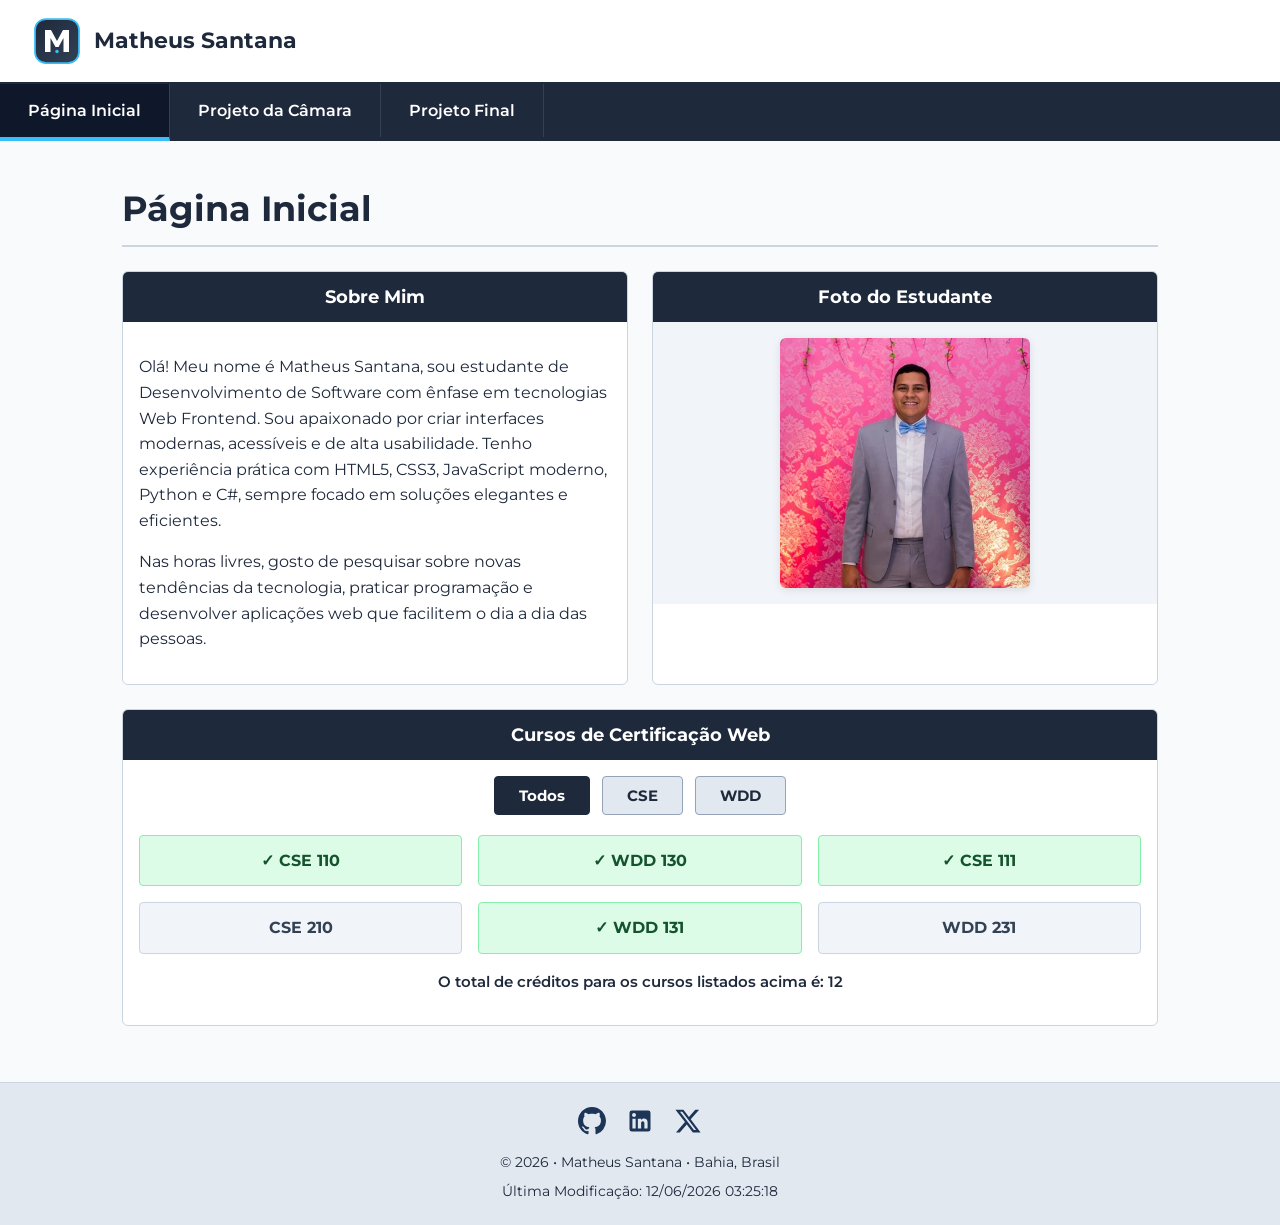
==== index.html @ 65a3db72 "feat: criar pagina inicial do curso WDD 231 com layout responsivo e dados dinamicos" ====
<!DOCTYPE html>
<html lang="pt-BR">

<head>
  <meta charset="UTF-8">
  <meta name="viewport" content="width=device-width, initial-scale=1.0">
  <title>Página Inicial - Matheus Santana | WDD 231</title>
  <meta name="description"
    content="Página inicial do curso WDD 231 de Matheus Santana. Demonstração de habilidades em desenvolvimento web frontend, HTML, CSS responsivo e JavaScript moderno.">
  <meta name="author" content="Matheus Santana">
  <link rel="icon" type="image/svg+xml" href="imagens/logo.svg">
  <link rel="preconnect" href="https://fonts.googleapis.com">
  <link rel="preconnect" href="https://fonts.gstatic.com" crossorigin>
  <link href="https://fonts.googleapis.com/css2?family=Montserrat:wght@400;600;700&display=swap" rel="stylesheet">
  <link rel="stylesheet" href="estilos/normalize.css">
  <link rel="stylesheet" href="estilos/telas-pequenas.css">
  <link rel="stylesheet" href="estilos/maior.css">
  <script src="scripts/navegacao.js" defer></script>
  <script src="scripts/data.js" defer></script>
  <script src="scripts/curso.js" defer></script>
</head>

<body>
  <header class="cabecalho-site">
    <div class="marca-site">
      <img src="imagens/logo.svg" alt="Logotipo do site pessoal de Matheus Santana" width="44" height="44">
      <span>Matheus Santana</span>
    </div>
    <button id="botao-menu" class="menu-hamburguer" aria-label="Abrir Menu">&#9776;</button>
  </header>

  <nav id="navegacao-principal" class="navegacao-site">
    <ul>
      <li><a href="index.html" class="ativo">Página Inicial</a></li>
      <li><a href="#">Projeto da Câmara</a></li>
      <li><a href="#">Projeto Final</a></li>
    </ul>
  </nav>

  <main class="conteudo-principal">
    <h1>Página Inicial</h1>

    <div class="secoes-superiores">
      <section class="secao-bloco secao-sobre">
        <h2>Sobre Mim</h2>
        <div class="secao-corpo">
          <p>Olá! Meu nome é Matheus Santana, sou estudante de Desenvolvimento de Software com ênfase em tecnologias Web
            Frontend. Sou apaixonado por criar interfaces modernas, acessíveis e de alta usabilidade. Tenho experiência
            prática com HTML5, CSS3, JavaScript moderno, Python e C#, sempre focado em soluções elegantes e eficientes.
          </p>
          <p>Nas horas livres, gosto de pesquisar sobre novas tendências da tecnologia, praticar programação e
            desenvolver aplicações web que facilitem o dia a dia das pessoas.</p>
        </div>
      </section>

      <section class="secao-bloco secao-foto">
        <h2>Foto do Estudante</h2>
        <div class="secao-corpo">
          <img src="imagens/perfil.webp" alt="Fotografia de perfil de Matheus Santana" class="foto-estudante"
            width="280" height="280">
        </div>
      </section>
    </div>

    <section class="secao-cursos">
      <h2>Cursos de Certificação Web</h2>
      <div class="cursos-painel">
        <div class="botoes-grupo">
          <button id="filtro-todos" class="botao-opcao ativo">Todos</button>
          <button id="filtro-cse" class="botao-opcao">CSE</button>
          <button id="filtro-wdd" class="botao-opcao">WDD</button>
        </div>
        <div id="cursos-container" class="cursos-grade"></div>
        <p class="creditos-resumo">O total de créditos para os cursos listados acima é: <span
            id="valor-creditos">0</span></p>
      </div>
    </section>
  </main>

  <footer class="rodape-site">
    <div class="redes-sociais">
      <a href="https://github.com/matheustriskin" target="_blank" rel="noopener"
        aria-label="Perfil de Matheus Santana no GitHub"><img src="imagens/icone-github.svg"
          alt="Ícone com link para o GitHub de Matheus Santana" width="28" height="28"></a>
      <a href="https://www.linkedin.com" target="_blank" rel="noopener"
        aria-label="Perfil de Matheus Santana no LinkedIn"><img src="imagens/icone-linkedin.svg"
          alt="Ícone com link para o LinkedIn de Matheus Santana" width="28" height="28"></a>
      <a href="https://x.com" target="_blank" rel="noopener"
        aria-label="Perfil de Matheus Santana na rede social X"><img src="imagens/icone-x.svg"
          alt="Ícone com link para a rede social X" width="28" height="28"></a>
    </div>
    <div class="rodape-info">
      <p>&copy; <span id="anoAtual"></span> • Matheus Santana • Bahia, Brasil</p>
      <p id="ultimaModificacao"></p>
    </div>
  </footer>
</body>

</html>
---- estilos/telas-pequenas.css ----
/* Paleta de Cores e Tipografia Base */
:root {
  --cor-primaria: #1e293b;
  --cor-secundaria: #334155;
  --cor-fundo: #f8fafc;
  --cor-superficie: #ffffff;
  --cor-texto: #1e293b;
  --cor-texto-claro: #ffffff;
  --cor-borda: #cbd5e1;
  --cor-concluido-bg: #dcfce7;
  --cor-concluido-texto: #14532d;
  --cor-concluido-borda: #86efac;
  --cor-pendente-bg: #f1f5f9;
  --cor-pendente-texto: #334155;
  --cor-pendente-borda: #cbd5e1;
  --fonte-principal: 'Montserrat', sans-serif;
}

* {
  box-sizing: border-box;
}

body {
  font-family: var(--fonte-principal);
  background-color: var(--cor-fundo);
  color: var(--cor-texto);
  line-height: 1.6;
  margin: 0;
  padding: 0;
}

/* Cabeçalho */
.cabecalho-site {
  display: flex;
  align-items: center;
  justify-content: space-between;
  background-color: var(--cor-superficie);
  padding: 0.75rem 1rem;
  border-bottom: 2px solid var(--cor-primaria);
}

.marca-site {
  display: flex;
  align-items: center;
  gap: 0.75rem;
}

.marca-site img {
  width: 44px;
  height: 44px;
  display: block;
}

.marca-site span {
  font-size: 1.2rem;
  font-weight: 700;
  color: var(--cor-primaria);
}

/* Botão Hamburguer */
.menu-hamburguer {
  background: none;
  border: 1px solid var(--cor-primaria);
  font-size: 1.5rem;
  color: var(--cor-primaria);
  cursor: pointer;
  padding: 0.25rem 0.6rem;
  border-radius: 4px;
  line-height: 1;
}

.menu-hamburguer:hover {
  background-color: var(--cor-primaria);
  color: var(--cor-texto-claro);
}

/* Navegação */
.navegacao-site {
  background-color: var(--cor-primaria);
}

.navegacao-site ul {
  list-style: none;
  margin: 0;
  padding: 0;
  display: none;
  flex-direction: column;
}

.navegacao-site.aberto ul {
  display: flex;
}

.navegacao-site a {
  display: block;
  color: var(--cor-texto-claro);
  text-decoration: none;
  padding: 0.85rem 1.25rem;
  font-weight: 600;
  transition: background-color 0.2s ease;
  border-bottom: 1px solid var(--cor-secundaria);
}

.navegacao-site a:hover {
  background-color: var(--cor-secundaria);
}

.navegacao-site a.ativo {
  background-color: #0f172a;
  border-left: 4px solid #38bdf8;
}

/* Conteúdo Principal */
.conteudo-principal {
  max-width: 1100px;
  margin: 0 auto;
  padding: 1.25rem 1rem;
}

.conteudo-principal h1 {
  font-size: 1.75rem;
  color: var(--cor-primaria);
  margin-top: 0.5rem;
  margin-bottom: 1.25rem;
  border-bottom: 2px solid var(--cor-borda);
  padding-bottom: 0.5rem;
}

/* Seções */
.secoes-superiores {
  display: flex;
  flex-direction: column;
  gap: 1.25rem;
  margin-bottom: 1.5rem;
}

.secao-bloco {
  background-color: var(--cor-superficie);
  border: 1px solid var(--cor-borda);
  border-radius: 6px;
  overflow: hidden;
}

.secao-bloco h2 {
  background-color: var(--cor-primaria);
  color: var(--cor-texto-claro);
  margin: 0;
  padding: 0.65rem 1rem;
  font-size: 1.15rem;
  text-align: center;
}

.secao-corpo {
  padding: 1rem;
}

.secao-foto .secao-corpo {
  display: flex;
  justify-content: center;
  align-items: center;
  background-color: #f1f5f9;
}

.foto-estudante {
  max-width: 100%;
  width: 280px;
  height: auto;
  border-radius: 6px;
  box-shadow: 0 2px 8px rgba(0, 0, 0, 0.1);
  display: block;
}

/* Seção de Cursos */
.secao-cursos {
  background-color: var(--cor-superficie);
  border: 1px solid var(--cor-borda);
  border-radius: 6px;
  overflow: hidden;
  margin-bottom: 1.5rem;
}

.secao-cursos h2 {
  background-color: var(--cor-primaria);
  color: var(--cor-texto-claro);
  margin: 0;
  padding: 0.65rem 1rem;
  font-size: 1.15rem;
  text-align: center;
}

.cursos-painel {
  padding: 1rem;
}

/* Botões de Filtro */
.botoes-grupo {
  display: flex;
  justify-content: center;
  gap: 0.75rem;
  margin-bottom: 1.25rem;
  flex-wrap: wrap;
}

.botao-opcao {
  font-family: var(--fonte-principal);
  font-size: 0.95rem;
  font-weight: 700;
  padding: 0.6rem 1.5rem;
  background-color: #e2e8f0;
  color: var(--cor-primaria);
  border: 1px solid #94a3b8;
  border-radius: 4px;
  cursor: pointer;
  transition: all 0.2s ease;
}

.botao-opcao:hover {
  background-color: var(--cor-secundaria);
  color: var(--cor-texto-claro);
}

.botao-opcao.ativo {
  background-color: var(--cor-primaria);
  color: var(--cor-texto-claro);
  border-color: var(--cor-primaria);
}

/* Grade de Cursos */
.cursos-grade {
  display: flex;
  flex-direction: column;
  gap: 0.75rem;
  margin-bottom: 1rem;
}

.curso-item {
  padding: 0.75rem 1rem;
  border-radius: 4px;
  text-align: center;
  font-weight: 700;
  font-size: 1rem;
  border: 1px solid var(--cor-borda);
  transition: transform 0.15s ease;
}

.curso-concluido {
  background-color: var(--cor-concluido-bg);
  color: var(--cor-concluido-texto);
  border-color: var(--cor-concluido-borda);
}

.curso-pendente {
  background-color: var(--cor-pendente-bg);
  color: var(--cor-pendente-texto);
  border-color: var(--cor-pendente-borda);
}

.creditos-resumo {
  text-align: center;
  font-weight: 600;
  font-size: 0.95rem;
  color: var(--cor-primaria);
  margin-top: 1rem;
}

/* Rodapé */
.rodape-site {
  background-color: #e2e8f0;
  border-top: 1px solid var(--cor-borda);
  padding: 1.5rem 1rem 1rem 1rem;
  text-align: center;
}

.redes-sociais {
  display: flex;
  justify-content: center;
  align-items: center;
  gap: 1.25rem;
  margin-bottom: 1rem;
}

.redes-sociais a {
  display: inline-flex;
  align-items: center;
  justify-content: center;
  transition: transform 0.2s ease, opacity 0.2s ease;
}

.redes-sociais a:hover {
  transform: translateY(-2px);
  opacity: 0.8;
}

.redes-sociais img {
  width: 28px;
  height: 28px;
  display: block;
}

.rodape-info p {
  margin: 0.35rem 0;
  font-size: 0.9rem;
  color: var(--cor-primaria);
}
---- estilos/maior.css ----
/* Estilos para Telas Grandes (Desktop e Tablets em Paisagem) */
@media screen and (min-width: 768px) {
  /* Ocultar botão hambúrguer */
  .menu-hamburguer {
    display: none;
  }

  /* Exibir menu de navegação horizontal */
  .navegacao-site ul {
    display: flex;
    flex-direction: row;
    justify-content: flex-start;
  }

  .navegacao-site a {
    border-bottom: none;
    border-right: 1px solid var(--cor-secundaria);
    padding: 0.85rem 1.75rem;
  }

  .navegacao-site a.ativo {
    border-left: none;
    border-bottom: 4px solid #38bdf8;
    background-color: #0f172a;
  }

  /* Layout de 2 colunas para as seções superiores */
  .secoes-superiores {
    display: grid;
    grid-template-columns: 1fr 1fr;
    gap: 1.5rem;
  }

  .secao-foto .secao-corpo {
    min-height: 280px;
  }

  .foto-estudante {
    width: 250px;
  }

  /* Grade de 3 colunas para os cartões de cursos */
  .cursos-grade {
    display: grid;
    grid-template-columns: repeat(3, 1fr);
    gap: 1rem;
  }

  .curso-item:hover {
    transform: translateY(-2px);
    box-shadow: 0 4px 10px rgba(0, 0, 0, 0.08);
  }

  /* Ajuste no cabeçalho */
  .cabecalho-site {
    padding: 1rem 2rem;
  }

  .marca-site img {
    width: 50px;
    height: 50px;
  }

  .marca-site span {
    font-size: 1.4rem;
  }

  .conteudo-principal {
    padding: 2rem;
  }

  .conteudo-principal h1 {
    font-size: 2.2rem;
    margin-bottom: 1.5rem;
  }
}
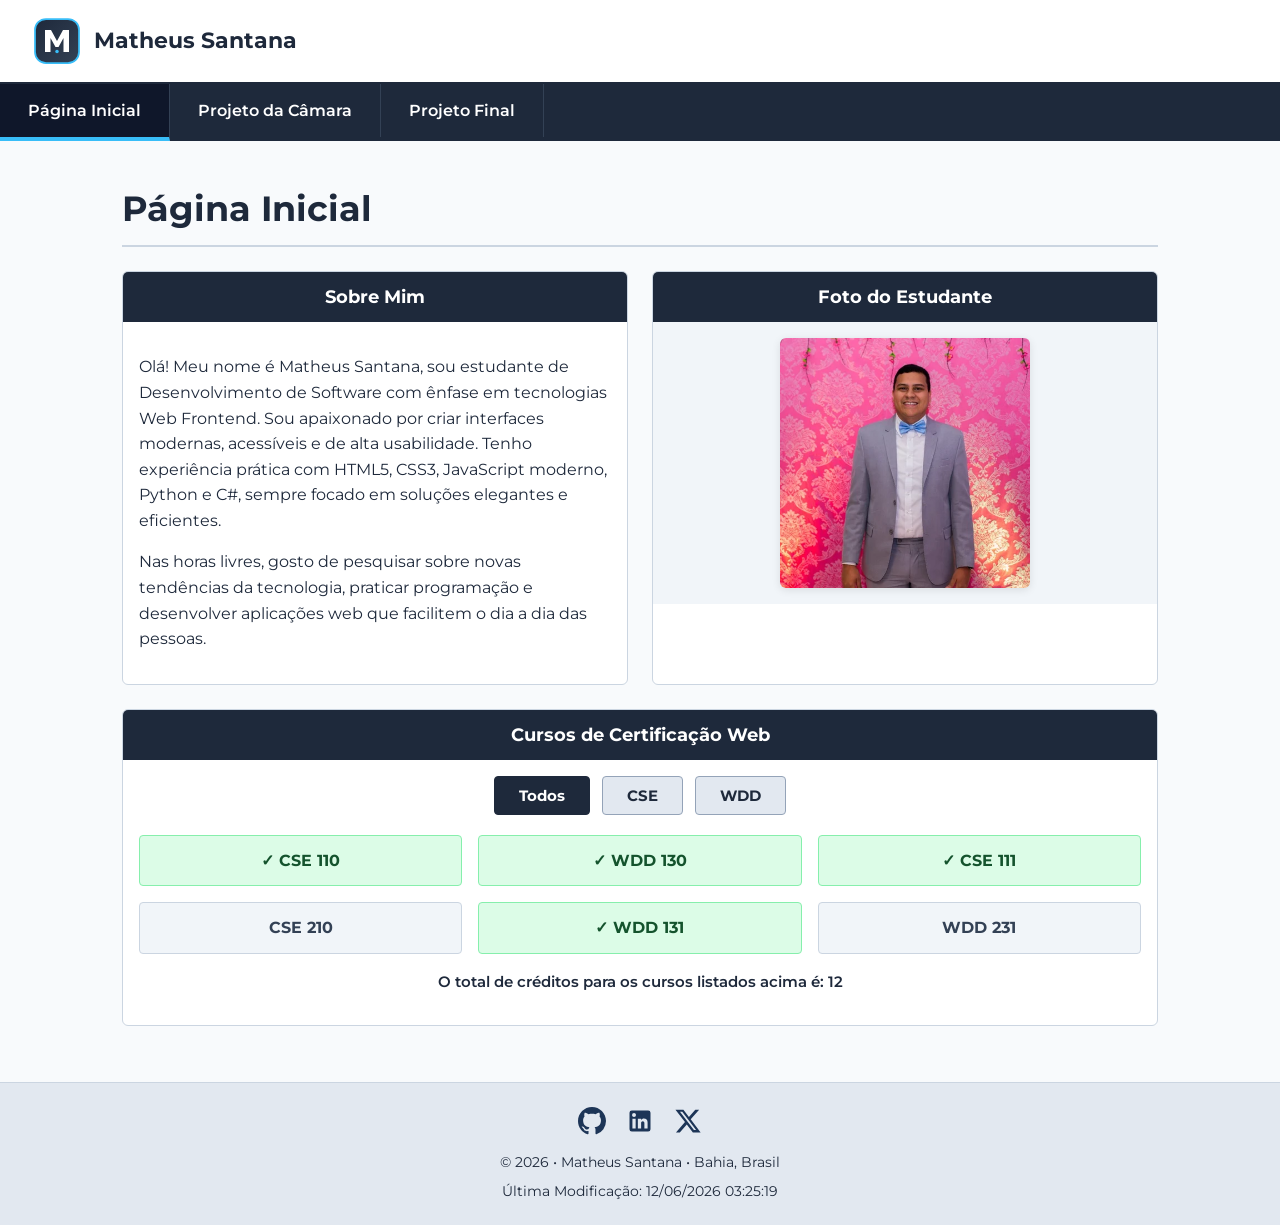
==== commit c006cded: "feat: adicionar página inicial da câmara com hero, CTA, eventos, clima e destaques" ====
--- a/index.html
+++ b/index.html
@@ -32,7 +32,7 @@
   <nav id="navegacao-principal" class="navegacao-site">
     <ul>
       <li><a href="index.html" class="ativo">Página Inicial</a></li>
-      <li><a href="#">Projeto da Câmara</a></li>
+      <li><a href="camara/index.html">Projeto da Câmara</a></li>
       <li><a href="#">Projeto Final</a></li>
     </ul>
   </nav>
